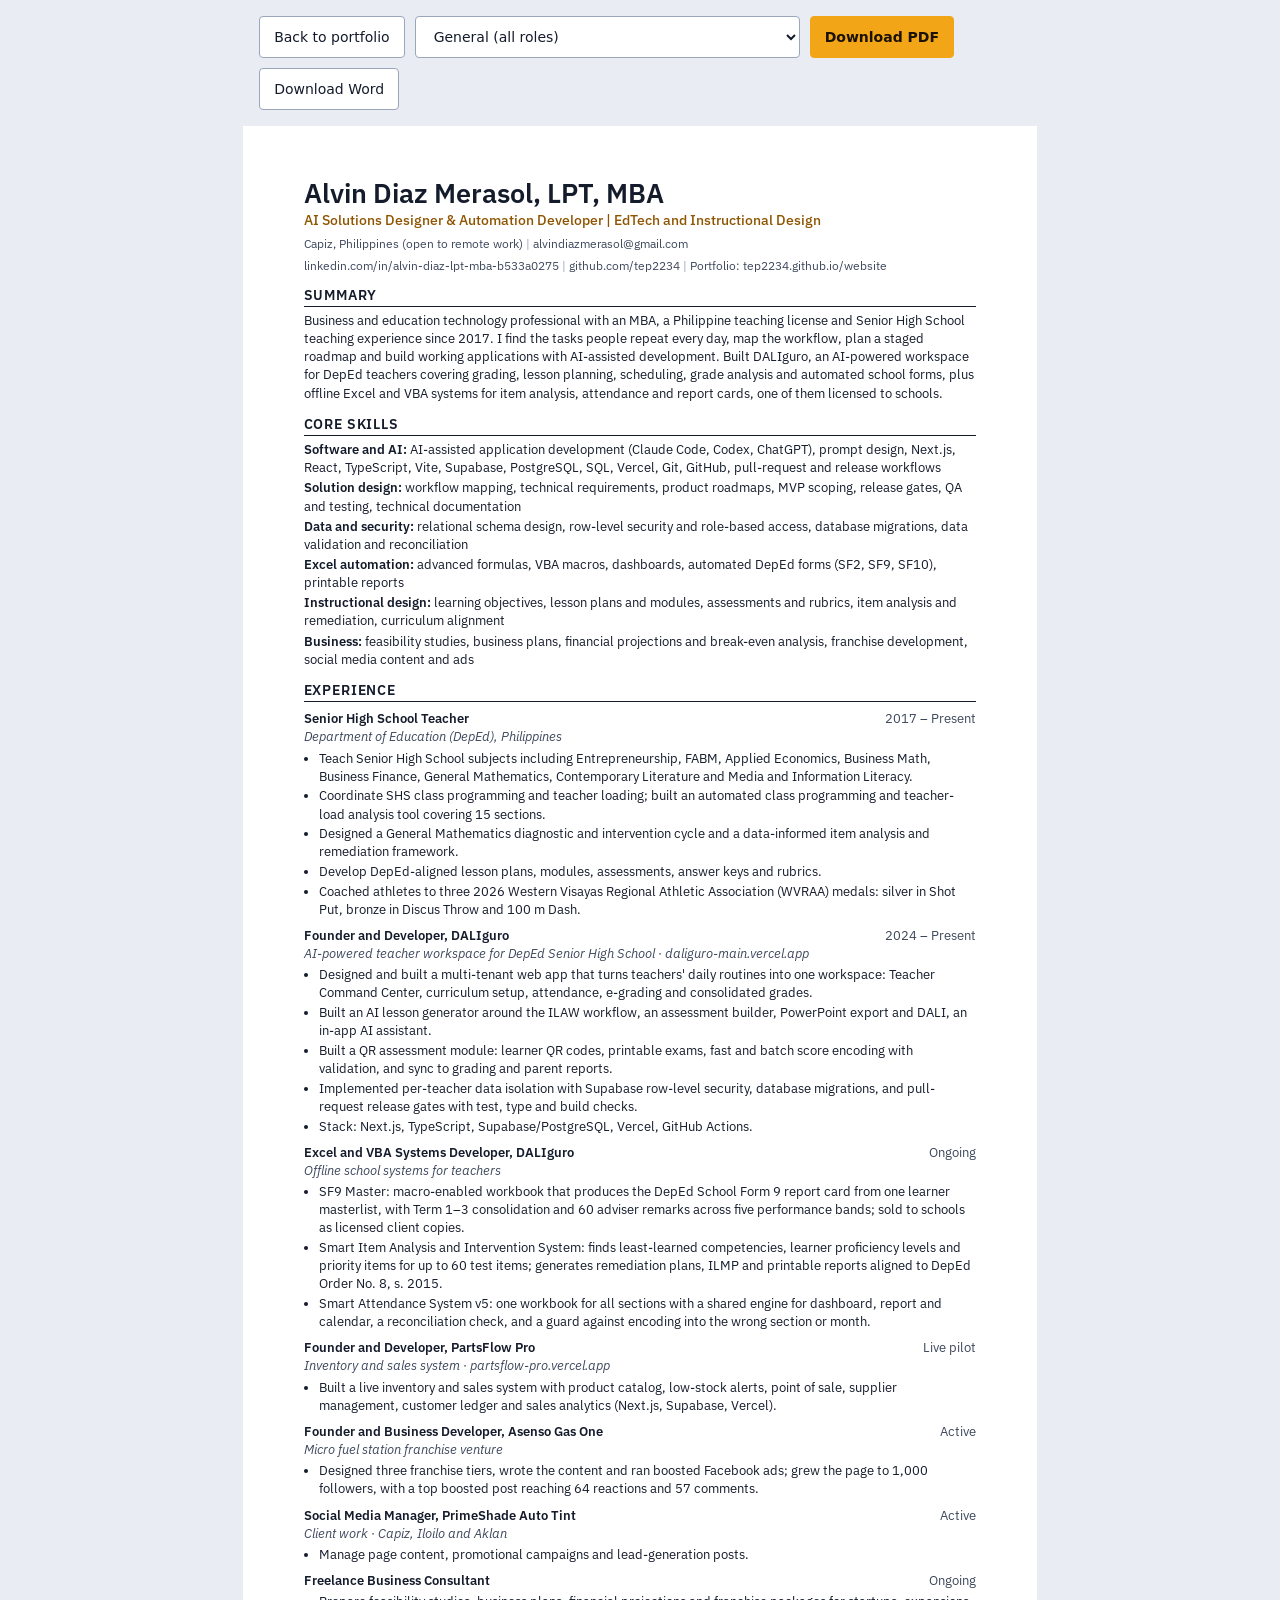
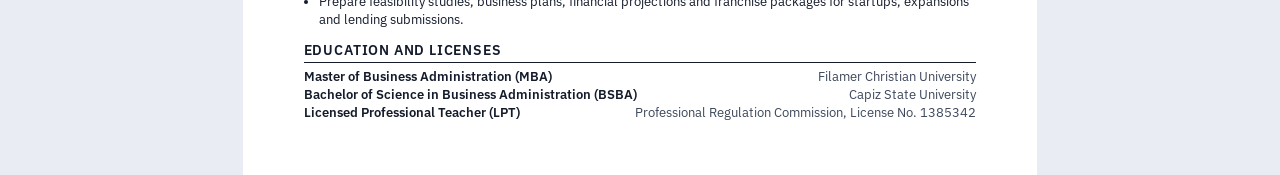
==== resume/index.html @ 9ba822ef "Portfolio v2: client pathways, featured projects, résumé hub, job matcher, visitor counter - Hero: n" ====
<!doctype html>
<html lang="en"><head><meta charset="utf-8"><meta name="viewport" content="width=device-width, initial-scale=1">
<title>Alvin Diaz Merasol — Résumé</title>
<meta name="description" content="AI Solutions Designer &amp; Automation Developer | EdTech and Instructional Design">
<meta name="robots" content="noindex">
<style>
@font-face{font-family:"Plex";src:url(../assets/fonts/plex-sans-400.woff2) format("woff2");font-weight:400;font-display:swap}
@font-face{font-family:"Plex";src:url(../assets/fonts/plex-sans-400i.woff2) format("woff2");font-weight:400;font-style:italic;font-display:swap}
@font-face{font-family:"Plex";src:url(../assets/fonts/plex-sans-500.woff2) format("woff2");font-weight:500;font-display:swap}
@font-face{font-family:"Plex";src:url(../assets/fonts/plex-sans-600.woff2) format("woff2");font-weight:600;font-display:swap}
@page{size:A4;margin:14mm 16mm}
*{box-sizing:border-box}
html{background:#E9ECF2}
body{margin:0;font:400 9.6pt/1.42 "Plex",Arial,sans-serif;color:#141B2B}
.sheet{max-width:210mm;margin:0 auto;background:#fff;padding:14mm 16mm}
.bar{max-width:210mm;margin:16px auto;padding:0 16px;display:flex;flex-wrap:wrap;gap:10px;align-items:center;font:500 14px/1.3 system-ui,sans-serif}
.bar a,.bar select{display:inline-flex;align-items:center;min-height:42px;padding:0 14px;border:1px solid #9AA6BA;border-radius:4px;background:#fff;color:#141B2B;text-decoration:none;font:inherit}
.bar a.primary{background:#F2A516;border-color:#F2A516;color:#1B1203;font-weight:600}
h1{margin:0;font:600 20pt/1.1 "Plex",Arial,sans-serif}
.headline{margin-top:3px;font:500 10.6pt/1.3 "Plex",Arial,sans-serif;color:#8F5400}
.contact{margin-top:5px;color:#3D485C;font-size:9pt}
.contact a{color:inherit;text-decoration:none}
.contact span+span::before{content:"  |  ";color:#9AA6BA}
h2{margin:13px 0 5px;padding-bottom:3px;border-bottom:1.2px solid #141B2B;font:600 10.2pt/1.2 "Plex",Arial,sans-serif;letter-spacing:.06em;text-transform:uppercase}
p{margin:0}
ul{margin:3px 0 0;padding-left:15px}
li{margin:1.5px 0}
.job{margin-top:8px;break-inside:avoid}
.jh{display:flex;justify-content:space-between;gap:12px}
.jh b{font-weight:600}
.jh span{color:#3D485C;text-align:right}
.org{color:#3D485C;font-style:italic}
.skills p{margin:2px 0}
.skills b{font-weight:600}
@media print{html{background:#fff}.bar{display:none}.sheet{padding:0;max-width:none}}
@media (max-width:600px){.sheet{padding:20px 16px}.jh{flex-direction:column;gap:0}.jh span{text-align:left}}
</style></head><body>
<nav class="bar" aria-label="Résumé downloads">
  <a href="../index.html#resume">Back to portfolio</a>
  <label for="role" style="position:absolute;left:-9999px">Résumé version</label>
  <select id="role" onchange="location.href=this.value"><option value="master.html" selected>General (all roles)</option><option value="ai-automation.html">AI Automation Specialist</option><option value="business-analyst.html">Business Systems Analyst</option><option value="app-developer.html">AI-Assisted Application Developer</option><option value="operations.html">Operations and Workflow Automation Specialist</option><option value="excel.html">Excel Automation Specialist</option><option value="edtech.html">Educational Technology Specialist</option><option value="instructional.html">Instructional Designer</option><option value="bizdev.html">Business Development Specialist</option></select>
  <a class="primary" href="Alvin-Diaz-Merasol-Resume.pdf" download>Download PDF</a>
  <a href="Alvin-Diaz-Merasol-Resume.docx" download>Download Word</a>
</nav>
<main class="sheet">
<h1>Alvin Diaz Merasol, LPT, MBA</h1>
<p class="headline">AI Solutions Designer &amp; Automation Developer | EdTech and Instructional Design</p>
<p class="contact"><span>Capiz, Philippines (open to remote work)</span><span><a href="mailto:alvindiazmerasol@gmail.com">alvindiazmerasol@gmail.com</a></span></p>
<p class="contact"><span><a href="https://www.linkedin.com/in/alvin-diaz-lpt-mba-b533a0275">linkedin.com/in/alvin-diaz-lpt-mba-b533a0275</a></span><span><a href="https://github.com/tep2234">github.com/tep2234</a></span><span><a href="https://tep2234.github.io/website/">Portfolio: tep2234.github.io/website</a></span></p>
<h2>Summary</h2>
<p>Business and education technology professional with an MBA, a Philippine teaching license and Senior High School teaching experience since 2017. I find the tasks people repeat every day, map the workflow, plan a staged roadmap and build working applications with AI-assisted development. Built DALIguro, an AI-powered workspace for DepEd teachers covering grading, lesson planning, scheduling, grade analysis and automated school forms, plus offline Excel and VBA systems for item analysis, attendance and report cards, one of them licensed to schools.</p>
<h2>Core Skills</h2>
<div class="skills"><p><b>Software and AI:</b> AI-assisted application development (Claude Code, Codex, ChatGPT), prompt design, Next.js, React, TypeScript, Vite, Supabase, PostgreSQL, SQL, Vercel, Git, GitHub, pull-request and release workflows</p><p><b>Solution design:</b> workflow mapping, technical requirements, product roadmaps, MVP scoping, release gates, QA and testing, technical documentation</p><p><b>Data and security:</b> relational schema design, row-level security and role-based access, database migrations, data validation and reconciliation</p><p><b>Excel automation:</b> advanced formulas, VBA macros, dashboards, automated DepEd forms (SF2, SF9, SF10), printable reports</p><p><b>Instructional design:</b> learning objectives, lesson plans and modules, assessments and rubrics, item analysis and remediation, curriculum alignment</p><p><b>Business:</b> feasibility studies, business plans, financial projections and break-even analysis, franchise development, social media content and ads</p></div>
<h2>Experience</h2>
<div class="job"><div class="jh"><b>Senior High School Teacher</b><span>2017 – Present</span></div><div class="org">Department of Education (DepEd), Philippines</div><ul><li>Teach Senior High School subjects including Entrepreneurship, FABM, Applied Economics, Business Math, Business Finance, General Mathematics, Contemporary Literature and Media and Information Literacy.</li><li>Coordinate SHS class programming and teacher loading; built an automated class programming and teacher-load analysis tool covering 15 sections.</li><li>Designed a General Mathematics diagnostic and intervention cycle and a data-informed item analysis and remediation framework.</li><li>Develop DepEd-aligned lesson plans, modules, assessments, answer keys and rubrics.</li><li>Coached athletes to three 2026 Western Visayas Regional Athletic Association (WVRAA) medals: silver in Shot Put, bronze in Discus Throw and 100 m Dash.</li></ul></div>
<div class="job"><div class="jh"><b>Founder and Developer, DALIguro</b><span>2024 – Present</span></div><div class="org">AI-powered teacher workspace for DepEd Senior High School · daliguro-main.vercel.app</div><ul><li>Designed and built a multi-tenant web app that turns teachers' daily routines into one workspace: Teacher Command Center, curriculum setup, attendance, e-grading and consolidated grades.</li><li>Built an AI lesson generator around the ILAW workflow, an assessment builder, PowerPoint export and DALI, an in-app AI assistant.</li><li>Built a QR assessment module: learner QR codes, printable exams, fast and batch score encoding with validation, and sync to grading and parent reports.</li><li>Implemented per-teacher data isolation with Supabase row-level security, database migrations, and pull-request release gates with test, type and build checks.</li><li>Stack: Next.js, TypeScript, Supabase/PostgreSQL, Vercel, GitHub Actions.</li></ul></div>
<div class="job"><div class="jh"><b>Excel and VBA Systems Developer, DALIguro</b><span>Ongoing</span></div><div class="org">Offline school systems for teachers</div><ul><li>SF9 Master: macro-enabled workbook that produces the DepEd School Form 9 report card from one learner masterlist, with Term 1–3 consolidation and 60 adviser remarks across five performance bands; sold to schools as licensed client copies.</li><li>Smart Item Analysis and Intervention System: finds least-learned competencies, learner proficiency levels and priority items for up to 60 test items; generates remediation plans, ILMP and printable reports aligned to DepEd Order No. 8, s. 2015.</li><li>Smart Attendance System v5: one workbook for all sections with a shared engine for dashboard, report and calendar, a reconciliation check, and a guard against encoding into the wrong section or month.</li></ul></div>
<div class="job"><div class="jh"><b>Founder and Developer, PartsFlow Pro</b><span>Live pilot</span></div><div class="org">Inventory and sales system · partsflow-pro.vercel.app</div><ul><li>Built a live inventory and sales system with product catalog, low-stock alerts, point of sale, supplier management, customer ledger and sales analytics (Next.js, Supabase, Vercel).</li></ul></div>
<div class="job"><div class="jh"><b>Founder and Business Developer, Asenso Gas One</b><span>Active</span></div><div class="org">Micro fuel station franchise venture</div><ul><li>Designed three franchise tiers, wrote the content and ran boosted Facebook ads; grew the page to 1,000 followers, with a top boosted post reaching 64 reactions and 57 comments.</li></ul></div>
<div class="job"><div class="jh"><b>Social Media Manager, PrimeShade Auto Tint</b><span>Active</span></div><div class="org">Client work · Capiz, Iloilo and Aklan</div><ul><li>Manage page content, promotional campaigns and lead-generation posts.</li></ul></div>
<div class="job"><div class="jh"><b>Freelance Business Consultant</b><span>Ongoing</span></div><ul><li>Prepare feasibility studies, business plans, financial projections and franchise packages for startups, expansions and lending submissions.</li></ul></div>
<h2>Education and Licenses</h2>
<div class="jh"><b>Master of Business Administration (MBA)</b><span>Filamer Christian University</span></div>
<div class="jh"><b>Bachelor of Science in Business Administration (BSBA)</b><span>Capiz State University</span></div>
<div class="jh"><b>Licensed Professional Teacher (LPT)</b><span>Professional Regulation Commission, License No. 1385342</span></div>
</main>
</body></html>
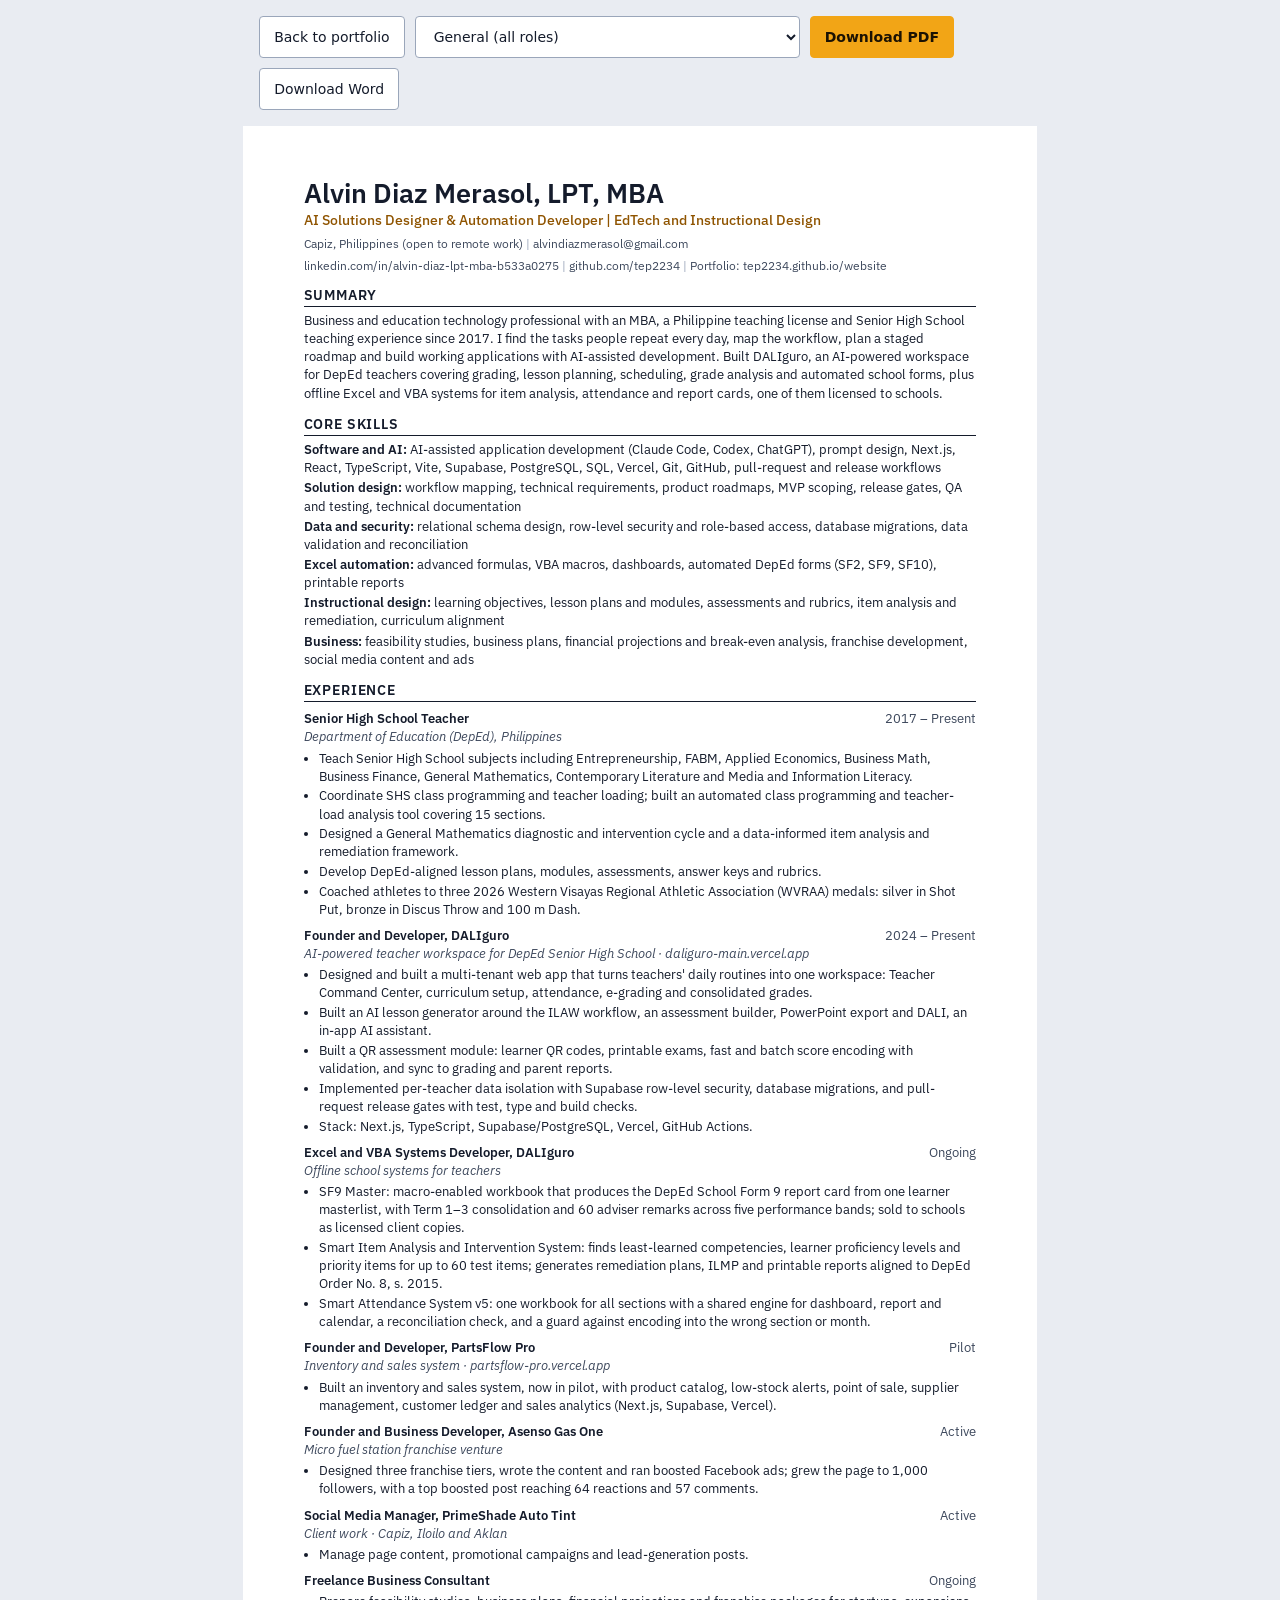
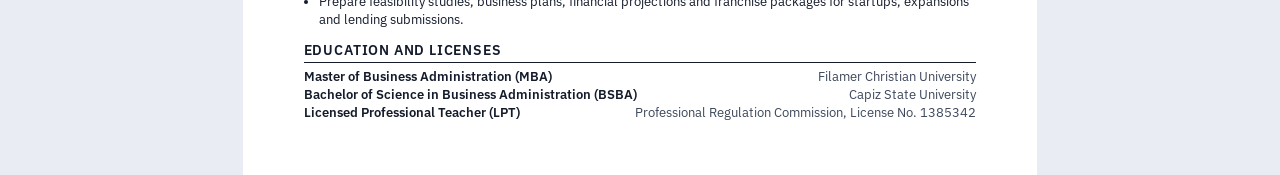
==== commit 01ea38dd: "Release audit fixes: redact learner data, evidence-based statuses, PHP-first budget - Blur learner n" ====
--- a/resume/index.html
+++ b/resume/index.html
@@ -55,7 +55,7 @@
 <div class="job"><div class="jh"><b>Senior High School Teacher</b><span>2017 – Present</span></div><div class="org">Department of Education (DepEd), Philippines</div><ul><li>Teach Senior High School subjects including Entrepreneurship, FABM, Applied Economics, Business Math, Business Finance, General Mathematics, Contemporary Literature and Media and Information Literacy.</li><li>Coordinate SHS class programming and teacher loading; built an automated class programming and teacher-load analysis tool covering 15 sections.</li><li>Designed a General Mathematics diagnostic and intervention cycle and a data-informed item analysis and remediation framework.</li><li>Develop DepEd-aligned lesson plans, modules, assessments, answer keys and rubrics.</li><li>Coached athletes to three 2026 Western Visayas Regional Athletic Association (WVRAA) medals: silver in Shot Put, bronze in Discus Throw and 100 m Dash.</li></ul></div>
 <div class="job"><div class="jh"><b>Founder and Developer, DALIguro</b><span>2024 – Present</span></div><div class="org">AI-powered teacher workspace for DepEd Senior High School · daliguro-main.vercel.app</div><ul><li>Designed and built a multi-tenant web app that turns teachers' daily routines into one workspace: Teacher Command Center, curriculum setup, attendance, e-grading and consolidated grades.</li><li>Built an AI lesson generator around the ILAW workflow, an assessment builder, PowerPoint export and DALI, an in-app AI assistant.</li><li>Built a QR assessment module: learner QR codes, printable exams, fast and batch score encoding with validation, and sync to grading and parent reports.</li><li>Implemented per-teacher data isolation with Supabase row-level security, database migrations, and pull-request release gates with test, type and build checks.</li><li>Stack: Next.js, TypeScript, Supabase/PostgreSQL, Vercel, GitHub Actions.</li></ul></div>
 <div class="job"><div class="jh"><b>Excel and VBA Systems Developer, DALIguro</b><span>Ongoing</span></div><div class="org">Offline school systems for teachers</div><ul><li>SF9 Master: macro-enabled workbook that produces the DepEd School Form 9 report card from one learner masterlist, with Term 1–3 consolidation and 60 adviser remarks across five performance bands; sold to schools as licensed client copies.</li><li>Smart Item Analysis and Intervention System: finds least-learned competencies, learner proficiency levels and priority items for up to 60 test items; generates remediation plans, ILMP and printable reports aligned to DepEd Order No. 8, s. 2015.</li><li>Smart Attendance System v5: one workbook for all sections with a shared engine for dashboard, report and calendar, a reconciliation check, and a guard against encoding into the wrong section or month.</li></ul></div>
-<div class="job"><div class="jh"><b>Founder and Developer, PartsFlow Pro</b><span>Live pilot</span></div><div class="org">Inventory and sales system · partsflow-pro.vercel.app</div><ul><li>Built a live inventory and sales system with product catalog, low-stock alerts, point of sale, supplier management, customer ledger and sales analytics (Next.js, Supabase, Vercel).</li></ul></div>
+<div class="job"><div class="jh"><b>Founder and Developer, PartsFlow Pro</b><span>Pilot</span></div><div class="org">Inventory and sales system · partsflow-pro.vercel.app</div><ul><li>Built an inventory and sales system, now in pilot, with product catalog, low-stock alerts, point of sale, supplier management, customer ledger and sales analytics (Next.js, Supabase, Vercel).</li></ul></div>
 <div class="job"><div class="jh"><b>Founder and Business Developer, Asenso Gas One</b><span>Active</span></div><div class="org">Micro fuel station franchise venture</div><ul><li>Designed three franchise tiers, wrote the content and ran boosted Facebook ads; grew the page to 1,000 followers, with a top boosted post reaching 64 reactions and 57 comments.</li></ul></div>
 <div class="job"><div class="jh"><b>Social Media Manager, PrimeShade Auto Tint</b><span>Active</span></div><div class="org">Client work · Capiz, Iloilo and Aklan</div><ul><li>Manage page content, promotional campaigns and lead-generation posts.</li></ul></div>
 <div class="job"><div class="jh"><b>Freelance Business Consultant</b><span>Ongoing</span></div><ul><li>Prepare feasibility studies, business plans, financial projections and franchise packages for startups, expansions and lending submissions.</li></ul></div>
